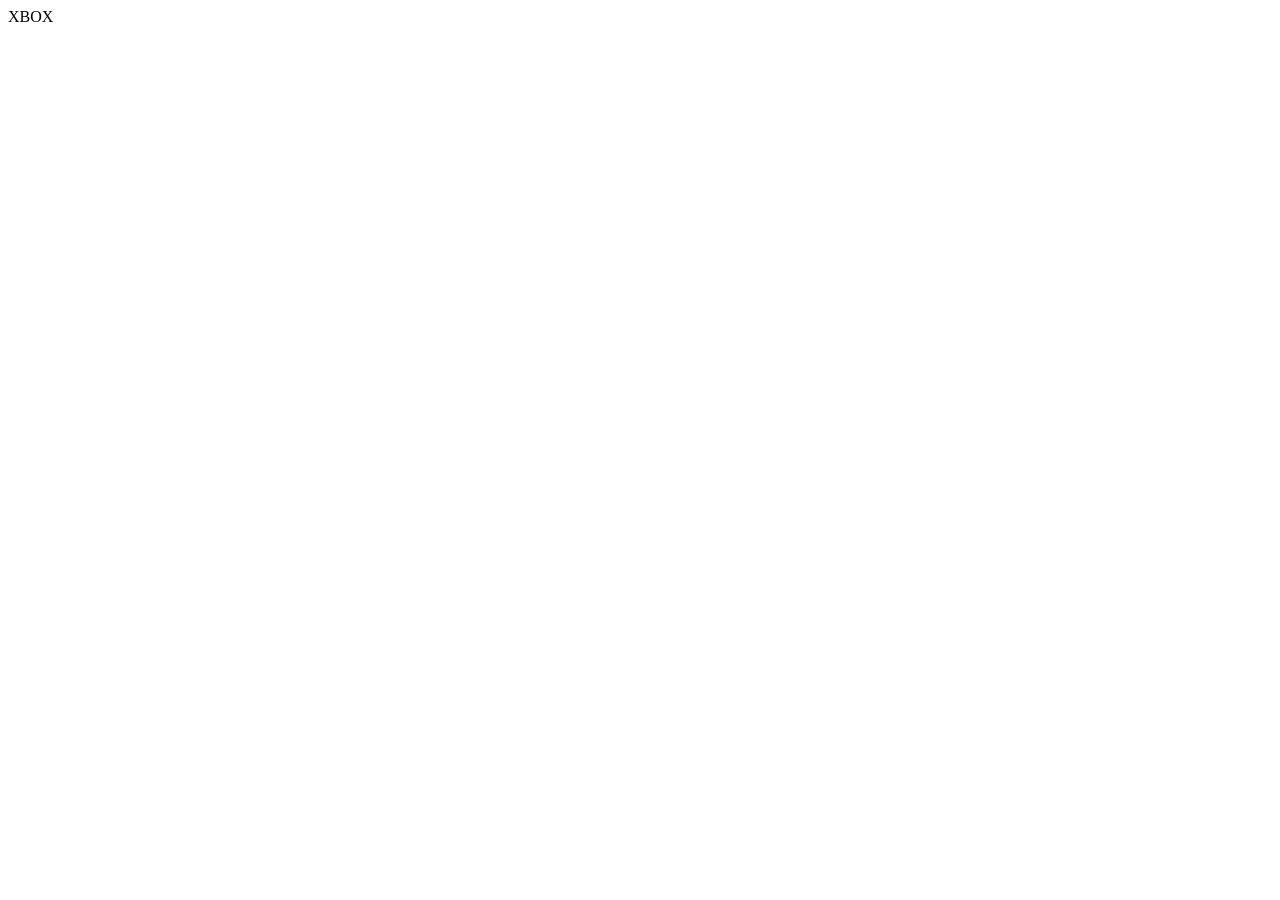
==== index.html @ 3cd6982d "chore: base project setup (html, css, js)" ====
<!DOCTYPE html>
<html lang="en">
<head>
    <meta charset="UTF-8">
    <meta name="viewport" content="width=device-width, initial-scale=1.0">
    <title>Xbox</title>
</head>
<body>
    XBOX
</body>
</html>
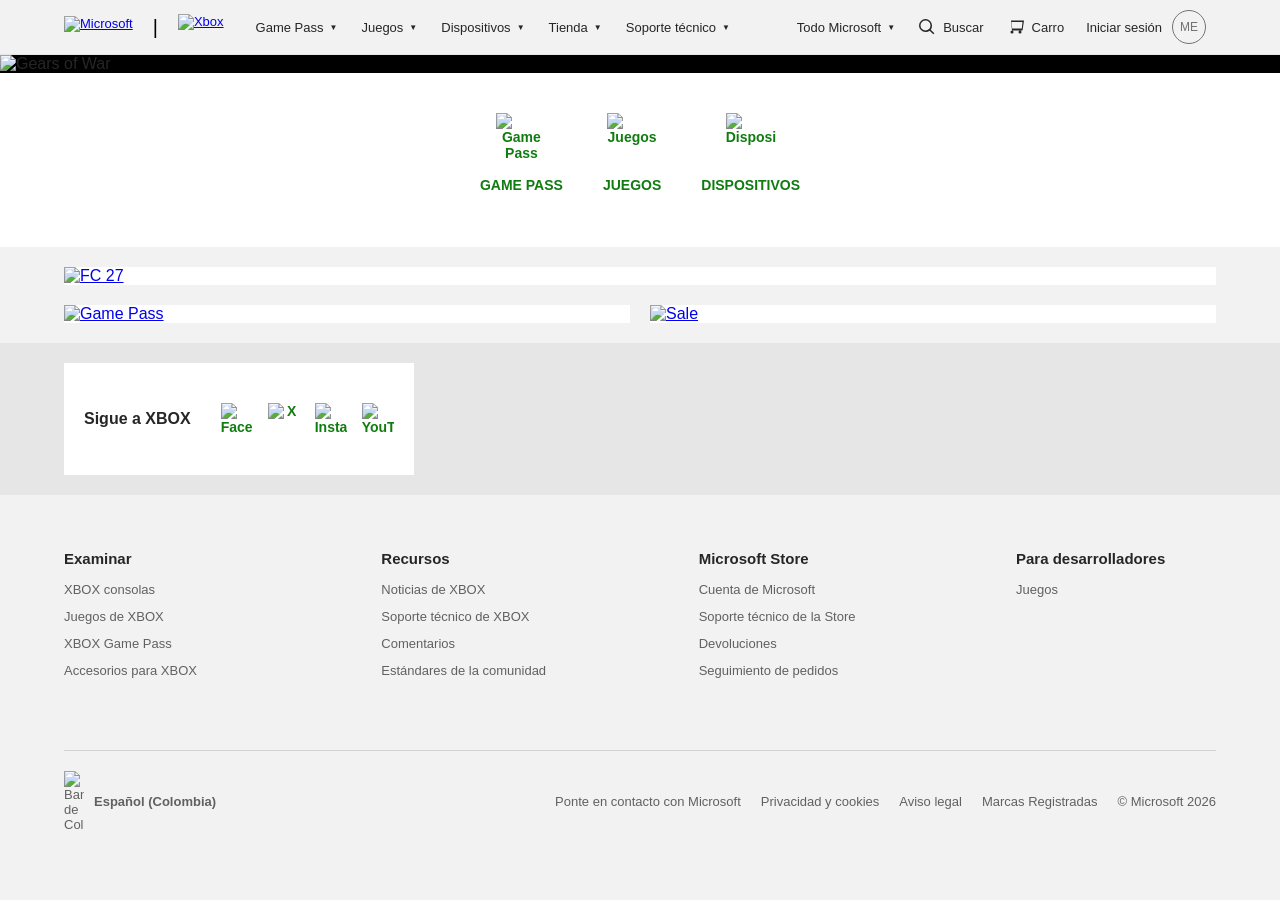
==== commit db446a32: "feat:Creacion de la pagina de inicio" ====
--- a/index.html
+++ b/index.html
@@ -1,11 +1,294 @@
 <!DOCTYPE html>
-<html lang="en">
+<html lang="es" dir="ltr">
 <head>
     <meta charset="UTF-8">
-    <meta name="viewport" content="width=device-width, initial-scale=1.0">
-    <title>Xbox</title>
+    <meta name="viewport" content="width=device-width, initial-scale=1">
+    <title>Sitio oficial de XBOX: Consolas, juegos y comunidad | XBOX</title>
+    
+    <!-- Aquí conectamos el CSS que te pasé -->
+    <link rel="stylesheet" href="styles.css">
 </head>
 <body>
-    XBOX
+    <div id="root">
+        <div class="appBackground">
+            <!-- HEADER -->
+            <!-- HEADER -->
+            <header class="uhf-header">
+                <div class="uhf-header__container">
+                    
+                    <!-- Logos de Microsoft y Xbox -->
+                    <div class="header-logos">
+                        <a href="https://www.microsoft.com/" class="uhf-microsoft-logo" aria-label="Microsoft">
+                            <img src="https://uhf.microsoft.com/images/microsoft/RE1Mu3b.png" alt="Microsoft">
+                        </a>
+                        <div class="logo-separator">|</div>
+                        <a href="https://www.xbox.com/es-CO/" class="uhf-site-logo" aria-label="Xbox">
+                            <img src="https://uhf.microsoft.com/images/xbox/RW4ESm.png" alt="Xbox">             
+                        </a>
+                    </div>
+                    
+                    <!-- Menú de navegación contextual (Game Pass, Juegos, etc.) -->
+                    <nav class="uhf-contextual-nav" role="navigation">
+                        <div class="uhf-nav-item-wrapper">
+                            <button class="uhf-nav-item uhf-dropdown-trigger">
+                                Game Pass <span class="chevron">▼</span>
+                            </button>
+                            <div class="uhf-dropdown-menu hidden">
+                                <a class="uhf-nav-item uhf-dropdown-link" href="#">Únete a Game Pass</a>
+                                <a class="uhf-nav-item uhf-dropdown-link" href="#">Explorar juegos</a>
+                                <a class="uhf-nav-item uhf-dropdown-link" href="#">Ofertas con Game Pass</a>
+                            </div>
+                        </div>
+
+                        <div class="uhf-nav-item-wrapper">
+                            <button class="uhf-nav-item uhf-dropdown-trigger">
+                                Juegos <span class="chevron">▼</span>
+                            </button>
+                            <div class="uhf-dropdown-menu hidden">
+                                <a class="uhf-nav-item uhf-dropdown-link" href="#">Página principal de juegos</a>
+                                <a class="uhf-nav-item uhf-dropdown-link" href="#">Explora todos los juegos para consola</a>
+                                <a class="uhf-nav-item uhf-dropdown-link" href="#">Juegos gratuitos</a>
+                            </div>
+                        </div>
+
+                        <div class="uhf-nav-item-wrapper">
+                            <button class="uhf-nav-item uhf-dropdown-trigger">
+                                Dispositivos <span class="chevron">▼</span>
+                            </button>
+                            <div class="uhf-dropdown-menu hidden">
+                                <a class="uhf-nav-item uhf-dropdown-link" href="#">Consolas XBOX</a>
+                                <a class="uhf-nav-item uhf-dropdown-link" href="#">Accesorios para XBOX</a>
+                            </div>
+                        </div>
+
+                        <div class="uhf-nav-item-wrapper">
+                            <button class="uhf-nav-item uhf-dropdown-trigger">
+                                Tienda <span class="chevron">▼</span>
+                            </button>
+                        </div>
+
+                        <div class="uhf-nav-item-wrapper">
+                            <button class="uhf-nav-item uhf-dropdown-trigger">
+                                Soporte técnico <span class="chevron">▼</span>
+                            </button>
+                        </div>
+                    </nav>
+
+                    <!-- Acciones globales (Todo Microsoft, Búsqueda, Carrito, Cuenta) -->
+                    <div class="uhf-actions">
+                        <div class="uhf-nav-item-wrapper">
+                            <button class="uhf-nav-item uhf-dropdown-trigger global-ms-btn">
+                                Todo Microsoft <span class="chevron">▼</span>
+                            </button>
+                        </div>
+                        
+                        <div class="header-icon-group">
+                            <button class="header-icon-btn" aria-label="Buscar">
+                                <svg viewBox="0 0 16 16" width="16" height="16" fill="currentColor"><path d="M11.74 10.68A6.45 6.45 0 0 0 13 6.5 6.5 6.5 0 1 0 6.5 13a6.45 6.45 0 0 0 4.18-1.26l3.61 3.61 1.06-1.06-3.61-3.61zM6.5 11.5A5 5 0 1 1 11.5 6.5 5 5 0 0 1 6.5 11.5z"/></svg>
+                                <span>Buscar</span>
+                            </button>
+                            
+                            <a href="#" class="header-icon-btn" aria-label="Carro">
+                                <svg viewBox="0 0 16 16" width="16" height="16" fill="currentColor"><path d="M14.5 3L13.8 9.5H4.2L3.5 3h11m.5-1.5H3l1 10h10.5l1.5-10zM5.5 13a1.5 1.5 0 1 1-3 0 1.5 1.5 0 0 1 3 0zm8 0a1.5 1.5 0 1 1-3 0 1.5 1.5 0 0 1 3 0z"/></svg>
+                                <span>Carro</span>
+                            </a>
+                            
+                            <button class="header-signin-btn">
+                                <span class="signin-text">Iniciar sesión</span>
+                                <div class="profile-circle">ME</div>
+                            </button>
+                        </div>
+                    </div>
+                </div>
+            </header>
+
+            <!-- MAIN CONTENT -->
+            <div role="main" id="PageContent">
+                
+                <!-- HERO SECTION (Carrusel) -->
+                <div class="home-hero">
+                    <div class="m-hero">
+                        <div class="c-carousel">
+                            <ul class="heroList">
+                                <!-- Slide 1 -->
+                                <li id="hero-1" class="f-active">
+                                    <section class="m-hero-item f-x-right">
+                                        <picture class="c-image">
+                                            <img src="https://cms-assets.xboxservices.com/assets/e6/0b/e60b511e-9b59-46dc-b040-255eb36670a5.jpg?n=8388488888_Page-Hero-1084_1920x720.jpg" alt="Gears of War">
+                                        </picture>
+                                        <div>
+                                            <div class="high-contrast">
+                                                <strong class="c-badge">JUEGA DESDE EL DÍA DE SU LANZAMIENTO</strong>
+                                                <h2 class="c-heading-1">Gears of War: E-Day</h2>
+                                                <p class="c-subheading-1">Comienza Emergence.</p>
+                                                <div class="c-group">
+                                                    <a href="#" class="c-call-to-action cta1">ÚNETE A GAME PASS</a>
+                                                    <a href="#" class="c-call-to-action cta2">RESERVAR</a>
+                                                </div>
+                                            </div>
+                                        </div>
+                                    </section>
+                                </li>
+                                <!-- Slide 2 -->
+                                <li id="hero-2">
+                                    <section class="m-hero-item f-x-left">
+                                        <picture class="c-image">
+                                            <img src="https://cms-assets.xboxservices.com/assets/ee/e5/eee57d22-96c1-44d4-b0fd-3b9d93618567.jpg?n=009310334_Page-Hero-1084_1920x720.jpg" alt="Halo">
+                                        </picture>
+                                        <div>
+                                            <div class="high-contrast">
+                                                <strong class="c-badge">PRÓXIMAMENTE EN GAME PASS</strong>
+                                                <h2 class="c-heading-1">Halo: Campaign Evolved</h2>
+                                                <p class="c-subheading-1">Compra o actualiza a la Edición Premium</p>
+                                                <div class="c-group">
+                                                    <a href="#" class="c-call-to-action cta1">ÚNETE A GAME PASS</a>
+                                                </div>
+                                            </div>
+                                        </div>
+                                    </section>
+                                </li>
+                            </ul>
+                            
+                            <!-- Indicadores del carrusel -->
+                            <div class="c-sequence-indicator">
+                                <button class="f-active" aria-label="Slide 1"></button>
+                                <button aria-label="Slide 2"></button>
+                            </div>
+                        </div>
+                    </div>
+                </div>
+
+                <!-- ICONS SECTION -->
+                <div class="iconBlade">
+                    <div class="icons">
+                        <a href="#">
+                            <div>
+                                <img src="https://assets.xboxservices.com/assets/37/ec/37ec5a7a-08b4-466f-93e3-81fb5dd0b471.svg?n=Homepage-FY20_Home-Icons-0_XGP_72x56-01.svg" alt="Game Pass">
+                                <p>GAME PASS</p>
+                            </div>
+                        </a>
+                        <a href="#">
+                            <div>
+                                <img src="https://assets.xboxservices.com/assets/e2/a8/e2a830ea-71e7-42fa-af94-7a07d66f150e.svg?n=Homepage-FY20_Home-Icons-0_Games_72x56-01.svg" alt="Juegos">
+                                <p>JUEGOS</p>
+                            </div>
+                        </a>
+                        <a href="#">
+                            <div>
+                                <img src="https://cms-assets.xboxservices.com/assets/23/fa/23faa3d3-6b06-4f5a-af6b-398871766985.svg?n=Homepage-FY20_Home-Icons-0_Devices_88x56.svg" alt="Dispositivos">
+                                <p>DISPOSITIVOS</p>
+                            </div>
+                        </a>
+                    </div>
+                </div>
+
+                <!-- MOSAIC SECTION -->
+                <div class="mosaicWrapper">
+                    <div class="hp-mosaic">
+                        <section>
+                            <ul>
+                                <li class="fullTile">
+                                    <a href="#">
+                                        <img src="https://cms-assets.xboxservices.com/assets/88/8d/888d831d-c90b-453c-b049-37b41ff13ac7.jpg?n=EAFC27_Large-tout-0_Pre-Order-Announce_1083x1222.jpg" alt="FC 27">
+                                    </a>
+                                    <div class="high-contrast">
+                                        <h2>EA SPORTS FC™ 27 Ultimate Plus Edition</h2>
+                                        <p>Reserva antes del 31 de agosto</p>
+                                        <a href="#" class="c-call-to-action cta1">RESERVAR</a>
+                                    </div>
+                                </li>
+                                <li>
+                                    <a href="#">
+                                        <img src="https://cms-assets.xboxservices.com/assets/6e/e7/6ee711f3-62bf-4f9e-bbcd-35e15c7b4f13.jpg?n=XGP_Small-tout-0_June-2026_1067x600_01.jpg" alt="Game Pass">
+                                    </a>
+                                    <div class="high-contrast">
+                                        <h2>Descubre tu siguiente juego favorito</h2>
+                                        <a href="#" class="c-call-to-action cta1">ÚNETE A GAME PASS</a>
+                                    </div>
+                                </li>
+                                <li>
+                                    <a href="#">
+                                        <img src="https://cms-assets.xboxservices.com/assets/b9/c0/b9c04406-c6a4-4f29-b218-4b941b542cc9.jpg?n=UGS-26_Small-tout-0_Games_1067x600.jpg" alt="Sale">
+                                    </a>
+                                    <div class="high-contrast">
+                                        <h2>Gran Venta De Juegos</h2>
+                                        <p>Ahorra hasta un 50%</p>
+                                        <a href="#" class="c-call-to-action cta1">COMPRAR AHORA</a>
+                                    </div>
+                                </li>
+                            </ul>
+                        </section>
+                    </div>
+                </div>
+
+            </div>
+        </div>
+    </div>
+    <!-- SOCIAL FOLLOW -->
+            <div class="xboxSocial">
+                <div class="icons">
+                    <span>Sigue a XBOX</span>
+                    <a href="#"><img src="https://assets.xboxservices.com/assets/45/e3/45e3942b-7e08-4f7a-9e78-7b073d07118f.svg?n=Xbox-Follow-Footer_Image-0_Facebook_32x32_02.svg" alt="Facebook"></a>
+                    <a href="#"><img src="https://assets.xboxservices.com/assets/c9/71/c971845d-5e9d-4f26-8426-b71b9910b183.svg?n=Xbox-Follow-Footer_Image-0_X_32x32_02.svg" alt="X"></a>
+                    <a href="#"><img src="https://assets.xboxservices.com/assets/21/a4/21a47e36-c00c-4fb0-bd18-bc72cfc41e5d.svg?n=Xbox-Follow-Footer_Image-0_Instagram_32x32_02.svg" alt="Instagram"></a>
+                    <a href="#"><img src="https://assets.xboxservices.com/assets/48/8d/488d5ad9-d9fa-48dc-a0c8-020a35333edb.svg?n=Xbox-Follow-Footer_Image-0_YouTube_32x32_01.svg" alt="YouTube"></a>
+                </div>
+            </div>
+
+            <!-- FOOTER -->
+            <footer class="uhf-footer">
+                <nav class="uhf-footer-nav">
+                    <div class="footer-column">
+                        <h3>Examinar</h3>
+                        <ul>
+                            <li><a href="#">XBOX consolas</a></li>
+                            <li><a href="#">Juegos de XBOX</a></li>
+                            <li><a href="#">XBOX Game Pass</a></li>
+                            <li><a href="#">Accesorios para XBOX</a></li>
+                        </ul>
+                    </div>
+                    <div class="footer-column">
+                        <h3>Recursos</h3>
+                        <ul>
+                            <li><a href="#">Noticias de XBOX</a></li>
+                            <li><a href="#">Soporte técnico de XBOX</a></li>
+                            <li><a href="#">Comentarios</a></li>
+                            <li><a href="#">Estándares de la comunidad</a></li>
+                        </ul>
+                    </div>
+                    <div class="footer-column">
+                        <h3>Microsoft Store</h3>
+                        <ul>
+                            <li><a href="#">Cuenta de Microsoft</a></li>
+                            <li><a href="#">Soporte técnico de la Store</a></li>
+                            <li><a href="#">Devoluciones</a></li>
+                            <li><a href="#">Seguimiento de pedidos</a></li>
+                        </ul>
+                    </div>
+                    <div class="footer-column">
+                        <h3>Para desarrolladores</h3>
+                        <ul>
+                            <li><a href="#">Juegos</a></li>
+                        </ul>
+                    </div>
+                </nav>
+
+                <div class="uhf-footer-base">
+                    <div class="locale-picker">
+                        <img src="https://upload.wikimedia.org/wikipedia/commons/2/21/Flag_of_Colombia.svg" alt="Bandera de Colombia" width="20">
+                        <a href="#">Español (Colombia)</a>
+                    </div>
+                    <ul class="footer-legal-links">
+                        <li><a href="#">Ponte en contacto con Microsoft</a></li>
+                        <li><a href="#">Privacidad y cookies</a></li>
+                        <li><a href="#">Aviso legal</a></li>
+                        <li><a href="#">Marcas Registradas</a></li>
+                        <li>© Microsoft 2026</li>
+                    </ul>
+                </div>
+            </footer>
+
+    <!-- Aquí conectamos el JavaScript que te pasé -->
+    <script src="script.js"></script>
 </body>
 </html>
--- a/styles.css
+++ b/styles.css
@@ -0,0 +1,482 @@
+/* =========================================
+   RESETEO Y TIPOGRAFÍA BÁSICA
+   ========================================= */
+body, html {
+    margin: 0;
+    padding: 0;
+    font-family: 'Segoe UI', Tahoma, Geneva, Verdana, sans-serif;
+    background-color: #f2f2f2;
+    color: #262626;
+}
+
+/* =========================================
+   ENCABEZADO (UHF HEADER)
+   ========================================= */
+uhf-header {
+    display: block;
+    background-color: #fff;
+    width: 100%;
+}
+.uhf-header {
+    border-bottom: 1px solid #e6e6e6;
+    height: 54px;
+    font-size: 13px;
+}
+.uhf-header__container {
+    display: flex;
+    width: 100%;
+    max-width: 1600px;
+    margin: 0 auto;
+    height: 100%;
+    align-items: center;
+    padding: 0 5%;
+    box-sizing: border-box;
+}
+
+/* Logos */
+.header-logos {
+    display: flex;
+    align-items: center;
+    height: 100%;
+}
+.uhf-microsoft-logo img {
+    height: 23px;
+    display: block;
+}
+.logo-separator {
+    color: #000;
+    margin: 0 20px;
+    font-weight: 300;
+    font-size: 20px;
+    user-select: none;
+}
+.uhf-site-logo img {
+    height: 26px;
+    display: block;
+}
+
+/* Navegación central (Menús) */
+.uhf-contextual-nav {
+    display: flex;
+    height: 100%;
+    margin-left: 20px;
+}
+.uhf-nav-item-wrapper {
+    position: relative;
+    height: 100%;
+    display: flex;
+    align-items: center;
+}
+.uhf-nav-item, .uhf-nav-button, .header-icon-btn {
+    background: none;
+    border: none;
+    color: #262626;
+    font-size: 13px;
+    font-weight: 400; /* Letra más delgada, como el original */
+    cursor: pointer;
+    text-decoration: none;
+    height: 100%;
+    padding: 0 12px;
+    display: flex;
+    align-items: center;
+}
+.uhf-nav-item:hover, .header-icon-btn:hover {
+    border-bottom: 2px solid #000;
+    margin-bottom: -2px; /* Evita que el texto salte al poner el borde */
+}
+.chevron {
+    font-size: 8px;
+    margin-left: 6px;
+}
+
+/* Menús Desplegables (Dropdowns) */
+.uhf-dropdown-menu {
+    position: absolute;
+    top: 54px;
+    left: 0;
+    background-color: #f2f2f2;
+    border: 1px solid #e6e6e6;
+    border-top: none;
+    min-width: 250px;
+    box-shadow: 0 4px 8px rgba(0,0,0,0.1);
+    z-index: 1000;
+    display: flex;
+    flex-direction: column;
+}
+.uhf-dropdown-menu.hidden {
+    display: none;
+}
+.uhf-dropdown-link {
+    height: auto;
+    padding: 15px 20px;
+    width: 100%;
+    box-sizing: border-box;
+    text-align: left;
+}
+.uhf-dropdown-link:hover {
+    background-color: #e6e6e6;
+    border-bottom: none;
+    margin-bottom: 0;
+}
+
+/* Acciones Globales (Derecha) */
+.uhf-actions {
+    display: flex;
+    margin-left: auto; /* Empuja esto a la derecha */
+    height: 100%;
+    align-items: center;
+}
+.header-icon-group {
+    display: flex;
+    height: 100%;
+    align-items: center;
+}
+.header-icon-btn {
+    gap: 8px;
+}
+
+/* Botón de Perfil */
+.header-signin-btn {
+    background: none;
+    border: none;
+    display: flex;
+    align-items: center;
+    cursor: pointer;
+    padding: 0 10px;
+    height: 100%;
+}
+.signin-text {
+    font-size: 13px;
+    color: #262626;
+    margin-right: 10px;
+}
+.header-signin-btn:hover {
+    outline: 1px dotted #000;
+    outline-offset: -2px;
+}
+.profile-circle {
+    width: 32px;
+    height: 32px;
+    border-radius: 50%;
+    border: 1px solid #737373;
+    display: flex;
+    justify-content: center;
+    align-items: center;
+    color: #737373;
+    font-size: 12px;
+    background: transparent;
+}
+
+/* =========================================
+   CARRUSEL PRINCIPAL (HERO)
+   ========================================= */
+.home-hero {
+    position: relative;
+    width: 100%;
+    background-color: #000;
+    overflow: hidden;
+}
+.heroList {
+    display: flex;
+    list-style: none;
+    padding: 0;
+    margin: 0;
+    width: 100%;
+}
+.heroList li {
+    min-width: 100%;
+    display: none; /* Oculta todos por defecto */
+    position: relative;
+}
+.heroList li.f-active {
+    display: block; /* Muestra solo el activo */
+    animation: fadeIn 0.5s ease-in-out;
+}
+.heroList picture img {
+    width: 100%;
+    height: auto;
+    object-fit: cover;
+    max-height: 700px;
+    display: block;
+}
+.m-hero-item > div {
+    position: absolute;
+    top: 50%;
+    transform: translateY(-50%);
+    padding: 0 5%;
+    color: #fff;
+    max-width: 500px;
+}
+.f-x-right > div { right: 5%; text-align: left; }
+.f-x-left > div { left: 5%; text-align: left; }
+
+.c-heading-1 {
+    font-size: 2.5rem;
+    margin: 10px 0;
+    line-height: 1.1;
+}
+.c-badge {
+    background-color: #ffd800; /* Amarillo Xbox */
+    color: #000;
+    padding: 4px 8px;
+    font-size: 12px;
+    font-weight: 700;
+    display: inline-block;
+}
+.c-subheading-1 {
+    font-size: 1.1rem;
+    margin-bottom: 20px;
+}
+
+/* Controles del Carrusel */
+.c-sequence-indicator {
+    position: absolute;
+    bottom: 20px;
+    left: 50%;
+    transform: translateX(-50%);
+    display: flex;
+    gap: 10px;
+    z-index: 10;
+}
+.c-sequence-indicator button {
+    width: 40px;
+    height: 4px;
+    background: rgba(255,255,255,0.4);
+    border: none;
+    cursor: pointer;
+    transition: background 0.3s;
+}
+.c-sequence-indicator button.f-active {
+    background: #fff;
+}
+
+/* =========================================
+   BOTONES Y CALL TO ACTIONS (CTA)
+   ========================================= */
+.c-call-to-action {
+    display: inline-block;
+    padding: 10px 20px;
+    font-weight: 600;
+    text-decoration: none;
+    margin-right: 10px;
+    transition: background-color 0.2s;
+}
+.cta1 {
+    background-color: #107C10; /* Verde Xbox */
+    color: #fff;
+}
+.cta1:hover { background-color: #0c5e0c; }
+.cta2 {
+    background-color: rgba(255,255,255,0.2);
+    color: #fff;
+}
+.cta2:hover { background-color: rgba(255,255,255,0.4); }
+
+/* =========================================
+   BARRA DE ICONOS
+   ========================================= */
+.icons {
+    display: flex;
+    justify-content: center;
+    flex-wrap: wrap;
+    gap: 40px;
+    background-color: #fff;
+    padding: 40px 20px;
+}
+.icons a {
+    text-align: center;
+    text-decoration: none;
+    color: #107C10;
+    font-weight: 700;
+    font-size: 14px;
+}
+.icons img {
+    width: 50px;
+    height: 50px;
+    margin-bottom: 10px;
+    display: block;
+    margin: 0 auto;
+}
+
+/* =========================================
+   GRILLA DE MOSAICO (JUEGOS Y OFERTAS)
+   ========================================= */
+.hp-mosaic section > ul {
+    display: grid;
+    grid-template-columns: repeat(2, 1fr);
+    gap: 20px;
+    padding: 20px 5%;
+    list-style: none;
+    margin: 0;
+}
+.hp-mosaic li {
+    position: relative;
+    background: #fff;
+    overflow: hidden;
+}
+.hp-mosaic .fullTile {
+    grid-column: span 2;
+}
+.hp-mosaic img {
+    width: 100%;
+    height: 100%;
+    object-fit: cover;
+    display: block;
+    transition: transform 0.3s;
+}
+.hp-mosaic li:hover img {
+    transform: scale(1.02);
+}
+.hp-mosaic .high-contrast {
+    position: absolute;
+    bottom: 20px;
+    left: 20px;
+    color: #fff;
+    text-shadow: 1px 1px 5px rgba(0,0,0,0.8);
+    pointer-events: none;
+}
+.hp-mosaic a.c-call-to-action {
+    pointer-events: auto; /* Para que el botón sea clickeable */
+}
+
+/* Animaciones */
+@keyframes fadeIn {
+    from { opacity: 0; }
+    to { opacity: 1; }
+}
+
+/* =========================================
+   RESPONSIVE (MÓVILES)
+   ========================================= */
+@media screen and (max-width: 768px) {
+    .hp-mosaic section > ul { grid-template-columns: 1fr; }
+    .hp-mosaic .fullTile { grid-column: span 1; }
+    .c-heading-1 { font-size: 1.8rem; }
+    .m-hero-item > div { top: auto; bottom: 40px; transform: none; text-align: center; left: 0 !important; right: 0 !important; max-width: 100%; }
+}
+/* =========================================
+   SOCIAL FOLLOW (Antes del footer)
+   ========================================= */
+.xboxSocial {
+    background-color: #e6e6e6;
+    padding: 20px 5%;
+    display: flex;
+    align-items: center;
+}
+.xboxSocial .icons {
+    display: flex;
+    align-items: center;
+    gap: 15px;
+}
+.xboxSocial span {
+    font-weight: 600;
+    margin-right: 15px;
+}
+.xboxSocial img {
+    width: 32px;
+    height: 32px;
+}
+
+/* =========================================
+   FOOTER
+   ========================================= */
+.uhf-footer {
+    background-color: #f2f2f2;
+    padding: 40px 5% 20px 5%;
+    font-size: 13px;
+    color: #616161;
+}
+
+.uhf-footer-nav {
+    display: flex;
+    justify-content: space-between;
+    flex-wrap: wrap;
+    margin-bottom: 40px;
+}
+
+.footer-column {
+    min-width: 200px;
+    margin-bottom: 20px;
+}
+
+.footer-column h3 {
+    font-size: 15px;
+    font-weight: 600;
+    color: #262626;
+    margin-bottom: 15px;
+}
+
+.footer-column ul {
+    list-style: none;
+    padding: 0;
+    margin: 0;
+}
+
+.footer-column li {
+    margin-bottom: 12px;
+}
+
+.footer-column a {
+    text-decoration: none;
+    color: #616161;
+}
+
+.footer-column a:hover {
+    text-decoration: underline;
+    color: #262626;
+}
+
+/* Base del Footer (Legal y País) */
+.uhf-footer-base {
+    display: flex;
+    justify-content: space-between;
+    align-items: center;
+    flex-wrap: wrap;
+    border-top: 1px solid #d2d2d2;
+    padding-top: 20px;
+}
+
+.locale-picker {
+    display: flex;
+    align-items: center;
+    gap: 10px;
+}
+.locale-picker a {
+    text-decoration: none;
+    color: #616161;
+    font-weight: 600;
+}
+.locale-picker a:hover {
+    text-decoration: underline;
+}
+
+.footer-legal-links {
+    display: flex;
+    list-style: none;
+    padding: 0;
+    margin: 0;
+    gap: 20px;
+    flex-wrap: wrap;
+}
+
+.footer-legal-links a {
+    text-decoration: none;
+    color: #616161;
+}
+
+.footer-legal-links a:hover {
+    text-decoration: underline;
+    color: #262626;
+}
+
+/* Responsive del Footer */
+@media screen and (max-width: 768px) {
+    .uhf-footer-nav {
+        flex-direction: column;
+    }
+    .uhf-footer-base {
+        flex-direction: column;
+        align-items: flex-start;
+        gap: 20px;
+    }
+}
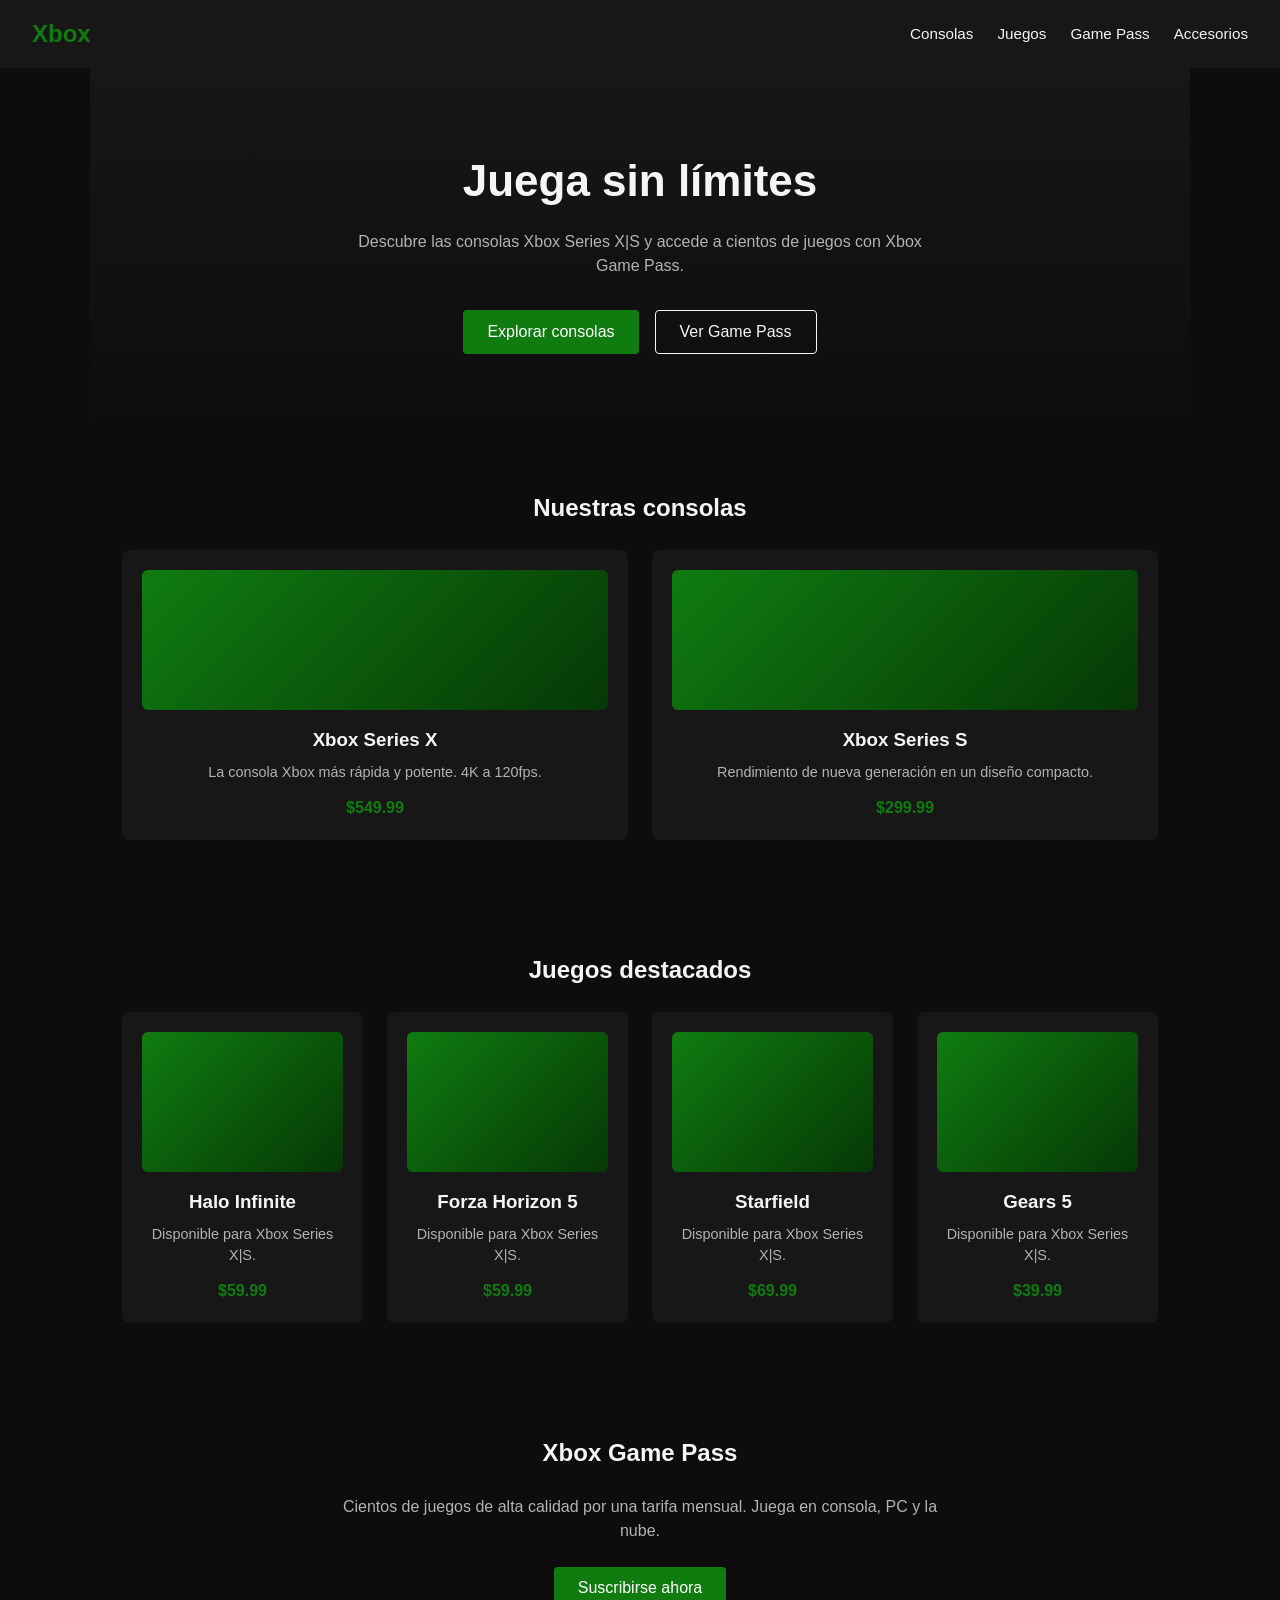
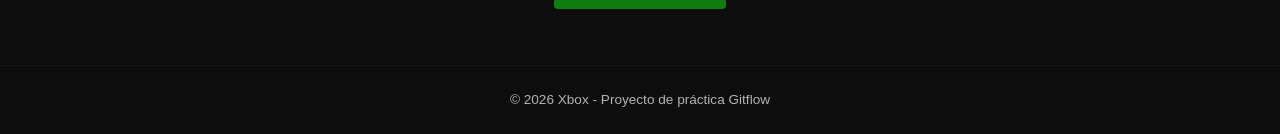
==== commit 7640f30d: "feat: construir pagina de practica Xbox (hero, consolas, juegos, gamepass)" ====
--- a/index.html
+++ b/index.html
@@ -1,294 +1,77 @@
 <!DOCTYPE html>
-<html lang="es" dir="ltr">
+<html lang="es">
 <head>
     <meta charset="UTF-8">
-    <meta name="viewport" content="width=device-width, initial-scale=1">
-    <title>Sitio oficial de XBOX: Consolas, juegos y comunidad | XBOX</title>
-    
-    <!-- Aquí conectamos el CSS que te pasé -->
-    <link rel="stylesheet" href="styles.css">
+    <meta name="viewport" content="width=device-width, initial-scale=1.0">
+    <title>Xbox</title>
+    <link rel="stylesheet" href="syles.css">
 </head>
 <body>
-    <div id="root">
-        <div class="appBackground">
-            <!-- HEADER -->
-            <!-- HEADER -->
-            <header class="uhf-header">
-                <div class="uhf-header__container">
-                    
-                    <!-- Logos de Microsoft y Xbox -->
-                    <div class="header-logos">
-                        <a href="https://www.microsoft.com/" class="uhf-microsoft-logo" aria-label="Microsoft">
-                            <img src="https://uhf.microsoft.com/images/microsoft/RE1Mu3b.png" alt="Microsoft">
-                        </a>
-                        <div class="logo-separator">|</div>
-                        <a href="https://www.xbox.com/es-CO/" class="uhf-site-logo" aria-label="Xbox">
-                            <img src="https://uhf.microsoft.com/images/xbox/RW4ESm.png" alt="Xbox">             
-                        </a>
-                    </div>
-                    
-                    <!-- Menú de navegación contextual (Game Pass, Juegos, etc.) -->
-                    <nav class="uhf-contextual-nav" role="navigation">
-                        <div class="uhf-nav-item-wrapper">
-                            <button class="uhf-nav-item uhf-dropdown-trigger">
-                                Game Pass <span class="chevron">▼</span>
-                            </button>
-                            <div class="uhf-dropdown-menu hidden">
-                                <a class="uhf-nav-item uhf-dropdown-link" href="#">Únete a Game Pass</a>
-                                <a class="uhf-nav-item uhf-dropdown-link" href="#">Explorar juegos</a>
-                                <a class="uhf-nav-item uhf-dropdown-link" href="#">Ofertas con Game Pass</a>
-                            </div>
-                        </div>
+    <header class="navbar">
+        <div class="navbar__brand">
+            <span class="xbox-logo">Xbox</span>
+        </div>
+        <nav class="navbar__links" id="navLinks">
+            <a href="#consolas">Consolas</a>
+            <a href="#juegos">Juegos</a>
+            <a href="#gamepass">Game Pass</a>
+            <a href="#accesorios">Accesorios</a>
+        </nav>
+        <button class="navbar__toggle" id="navToggle" aria-label="Abrir menu">
+            <span></span>
+            <span></span>
+            <span></span>
+        </button>
+    </header>
 
-                        <div class="uhf-nav-item-wrapper">
-                            <button class="uhf-nav-item uhf-dropdown-trigger">
-                                Juegos <span class="chevron">▼</span>
-                            </button>
-                            <div class="uhf-dropdown-menu hidden">
-                                <a class="uhf-nav-item uhf-dropdown-link" href="#">Página principal de juegos</a>
-                                <a class="uhf-nav-item uhf-dropdown-link" href="#">Explora todos los juegos para consola</a>
-                                <a class="uhf-nav-item uhf-dropdown-link" href="#">Juegos gratuitos</a>
-                            </div>
-                        </div>
-
-                        <div class="uhf-nav-item-wrapper">
-                            <button class="uhf-nav-item uhf-dropdown-trigger">
-                                Dispositivos <span class="chevron">▼</span>
-                            </button>
-                            <div class="uhf-dropdown-menu hidden">
-                                <a class="uhf-nav-item uhf-dropdown-link" href="#">Consolas XBOX</a>
-                                <a class="uhf-nav-item uhf-dropdown-link" href="#">Accesorios para XBOX</a>
-                            </div>
-                        </div>
-
-                        <div class="uhf-nav-item-wrapper">
-                            <button class="uhf-nav-item uhf-dropdown-trigger">
-                                Tienda <span class="chevron">▼</span>
-                            </button>
-                        </div>
-
-                        <div class="uhf-nav-item-wrapper">
-                            <button class="uhf-nav-item uhf-dropdown-trigger">
-                                Soporte técnico <span class="chevron">▼</span>
-                            </button>
-                        </div>
-                    </nav>
-
-                    <!-- Acciones globales (Todo Microsoft, Búsqueda, Carrito, Cuenta) -->
-                    <div class="uhf-actions">
-                        <div class="uhf-nav-item-wrapper">
-                            <button class="uhf-nav-item uhf-dropdown-trigger global-ms-btn">
-                                Todo Microsoft <span class="chevron">▼</span>
-                            </button>
-                        </div>
-                        
-                        <div class="header-icon-group">
-                            <button class="header-icon-btn" aria-label="Buscar">
-                                <svg viewBox="0 0 16 16" width="16" height="16" fill="currentColor"><path d="M11.74 10.68A6.45 6.45 0 0 0 13 6.5 6.5 6.5 0 1 0 6.5 13a6.45 6.45 0 0 0 4.18-1.26l3.61 3.61 1.06-1.06-3.61-3.61zM6.5 11.5A5 5 0 1 1 11.5 6.5 5 5 0 0 1 6.5 11.5z"/></svg>
-                                <span>Buscar</span>
-                            </button>
-                            
-                            <a href="#" class="header-icon-btn" aria-label="Carro">
-                                <svg viewBox="0 0 16 16" width="16" height="16" fill="currentColor"><path d="M14.5 3L13.8 9.5H4.2L3.5 3h11m.5-1.5H3l1 10h10.5l1.5-10zM5.5 13a1.5 1.5 0 1 1-3 0 1.5 1.5 0 0 1 3 0zm8 0a1.5 1.5 0 1 1-3 0 1.5 1.5 0 0 1 3 0z"/></svg>
-                                <span>Carro</span>
-                            </a>
-                            
-                            <button class="header-signin-btn">
-                                <span class="signin-text">Iniciar sesión</span>
-                                <div class="profile-circle">ME</div>
-                            </button>
-                        </div>
-                    </div>
-                </div>
-            </header>
-
-            <!-- MAIN CONTENT -->
-            <div role="main" id="PageContent">
-                
-                <!-- HERO SECTION (Carrusel) -->
-                <div class="home-hero">
-                    <div class="m-hero">
-                        <div class="c-carousel">
-                            <ul class="heroList">
-                                <!-- Slide 1 -->
-                                <li id="hero-1" class="f-active">
-                                    <section class="m-hero-item f-x-right">
-                                        <picture class="c-image">
-                                            <img src="https://cms-assets.xboxservices.com/assets/e6/0b/e60b511e-9b59-46dc-b040-255eb36670a5.jpg?n=8388488888_Page-Hero-1084_1920x720.jpg" alt="Gears of War">
-                                        </picture>
-                                        <div>
-                                            <div class="high-contrast">
-                                                <strong class="c-badge">JUEGA DESDE EL DÍA DE SU LANZAMIENTO</strong>
-                                                <h2 class="c-heading-1">Gears of War: E-Day</h2>
-                                                <p class="c-subheading-1">Comienza Emergence.</p>
-                                                <div class="c-group">
-                                                    <a href="#" class="c-call-to-action cta1">ÚNETE A GAME PASS</a>
-                                                    <a href="#" class="c-call-to-action cta2">RESERVAR</a>
-                                                </div>
-                                            </div>
-                                        </div>
-                                    </section>
-                                </li>
-                                <!-- Slide 2 -->
-                                <li id="hero-2">
-                                    <section class="m-hero-item f-x-left">
-                                        <picture class="c-image">
-                                            <img src="https://cms-assets.xboxservices.com/assets/ee/e5/eee57d22-96c1-44d4-b0fd-3b9d93618567.jpg?n=009310334_Page-Hero-1084_1920x720.jpg" alt="Halo">
-                                        </picture>
-                                        <div>
-                                            <div class="high-contrast">
-                                                <strong class="c-badge">PRÓXIMAMENTE EN GAME PASS</strong>
-                                                <h2 class="c-heading-1">Halo: Campaign Evolved</h2>
-                                                <p class="c-subheading-1">Compra o actualiza a la Edición Premium</p>
-                                                <div class="c-group">
-                                                    <a href="#" class="c-call-to-action cta1">ÚNETE A GAME PASS</a>
-                                                </div>
-                                            </div>
-                                        </div>
-                                    </section>
-                                </li>
-                            </ul>
-                            
-                            <!-- Indicadores del carrusel -->
-                            <div class="c-sequence-indicator">
-                                <button class="f-active" aria-label="Slide 1"></button>
-                                <button aria-label="Slide 2"></button>
-                            </div>
-                        </div>
-                    </div>
-                </div>
-
-                <!-- ICONS SECTION -->
-                <div class="iconBlade">
-                    <div class="icons">
-                        <a href="#">
-                            <div>
-                                <img src="https://assets.xboxservices.com/assets/37/ec/37ec5a7a-08b4-466f-93e3-81fb5dd0b471.svg?n=Homepage-FY20_Home-Icons-0_XGP_72x56-01.svg" alt="Game Pass">
-                                <p>GAME PASS</p>
-                            </div>
-                        </a>
-                        <a href="#">
-                            <div>
-                                <img src="https://assets.xboxservices.com/assets/e2/a8/e2a830ea-71e7-42fa-af94-7a07d66f150e.svg?n=Homepage-FY20_Home-Icons-0_Games_72x56-01.svg" alt="Juegos">
-                                <p>JUEGOS</p>
-                            </div>
-                        </a>
-                        <a href="#">
-                            <div>
-                                <img src="https://cms-assets.xboxservices.com/assets/23/fa/23faa3d3-6b06-4f5a-af6b-398871766985.svg?n=Homepage-FY20_Home-Icons-0_Devices_88x56.svg" alt="Dispositivos">
-                                <p>DISPOSITIVOS</p>
-                            </div>
-                        </a>
-                    </div>
-                </div>
-
-                <!-- MOSAIC SECTION -->
-                <div class="mosaicWrapper">
-                    <div class="hp-mosaic">
-                        <section>
-                            <ul>
-                                <li class="fullTile">
-                                    <a href="#">
-                                        <img src="https://cms-assets.xboxservices.com/assets/88/8d/888d831d-c90b-453c-b049-37b41ff13ac7.jpg?n=EAFC27_Large-tout-0_Pre-Order-Announce_1083x1222.jpg" alt="FC 27">
-                                    </a>
-                                    <div class="high-contrast">
-                                        <h2>EA SPORTS FC™ 27 Ultimate Plus Edition</h2>
-                                        <p>Reserva antes del 31 de agosto</p>
-                                        <a href="#" class="c-call-to-action cta1">RESERVAR</a>
-                                    </div>
-                                </li>
-                                <li>
-                                    <a href="#">
-                                        <img src="https://cms-assets.xboxservices.com/assets/6e/e7/6ee711f3-62bf-4f9e-bbcd-35e15c7b4f13.jpg?n=XGP_Small-tout-0_June-2026_1067x600_01.jpg" alt="Game Pass">
-                                    </a>
-                                    <div class="high-contrast">
-                                        <h2>Descubre tu siguiente juego favorito</h2>
-                                        <a href="#" class="c-call-to-action cta1">ÚNETE A GAME PASS</a>
-                                    </div>
-                                </li>
-                                <li>
-                                    <a href="#">
-                                        <img src="https://cms-assets.xboxservices.com/assets/b9/c0/b9c04406-c6a4-4f29-b218-4b941b542cc9.jpg?n=UGS-26_Small-tout-0_Games_1067x600.jpg" alt="Sale">
-                                    </a>
-                                    <div class="high-contrast">
-                                        <h2>Gran Venta De Juegos</h2>
-                                        <p>Ahorra hasta un 50%</p>
-                                        <a href="#" class="c-call-to-action cta1">COMPRAR AHORA</a>
-                                    </div>
-                                </li>
-                            </ul>
-                        </section>
-                    </div>
-                </div>
-
-            </div>
-        </div>
-    </div>
-    <!-- SOCIAL FOLLOW -->
-            <div class="xboxSocial">
-                <div class="icons">
-                    <span>Sigue a XBOX</span>
-                    <a href="#"><img src="https://assets.xboxservices.com/assets/45/e3/45e3942b-7e08-4f7a-9e78-7b073d07118f.svg?n=Xbox-Follow-Footer_Image-0_Facebook_32x32_02.svg" alt="Facebook"></a>
-                    <a href="#"><img src="https://assets.xboxservices.com/assets/c9/71/c971845d-5e9d-4f26-8426-b71b9910b183.svg?n=Xbox-Follow-Footer_Image-0_X_32x32_02.svg" alt="X"></a>
-                    <a href="#"><img src="https://assets.xboxservices.com/assets/21/a4/21a47e36-c00c-4fb0-bd18-bc72cfc41e5d.svg?n=Xbox-Follow-Footer_Image-0_Instagram_32x32_02.svg" alt="Instagram"></a>
-                    <a href="#"><img src="https://assets.xboxservices.com/assets/48/8d/488d5ad9-d9fa-48dc-a0c8-020a35333edb.svg?n=Xbox-Follow-Footer_Image-0_YouTube_32x32_01.svg" alt="YouTube"></a>
+    <main>
+        <section class="hero">
+            <div class="hero__content">
+                <h1>Juega sin límites</h1>
+                <p>Descubre las consolas Xbox Series X|S y accede a cientos de juegos con Xbox Game Pass.</p>
+                <div class="hero__actions">
+                    <button class="btn btn--primary" id="ctaExplorar">Explorar consolas</button>
+                    <button class="btn btn--outline" id="ctaGamepass">Ver Game Pass</button>
                 </div>
             </div>
+        </section>
 
-            <!-- FOOTER -->
-            <footer class="uhf-footer">
-                <nav class="uhf-footer-nav">
-                    <div class="footer-column">
-                        <h3>Examinar</h3>
-                        <ul>
-                            <li><a href="#">XBOX consolas</a></li>
-                            <li><a href="#">Juegos de XBOX</a></li>
-                            <li><a href="#">XBOX Game Pass</a></li>
-                            <li><a href="#">Accesorios para XBOX</a></li>
-                        </ul>
-                    </div>
-                    <div class="footer-column">
-                        <h3>Recursos</h3>
-                        <ul>
-                            <li><a href="#">Noticias de XBOX</a></li>
-                            <li><a href="#">Soporte técnico de XBOX</a></li>
-                            <li><a href="#">Comentarios</a></li>
-                            <li><a href="#">Estándares de la comunidad</a></li>
-                        </ul>
-                    </div>
-                    <div class="footer-column">
-                        <h3>Microsoft Store</h3>
-                        <ul>
-                            <li><a href="#">Cuenta de Microsoft</a></li>
-                            <li><a href="#">Soporte técnico de la Store</a></li>
-                            <li><a href="#">Devoluciones</a></li>
-                            <li><a href="#">Seguimiento de pedidos</a></li>
-                        </ul>
-                    </div>
-                    <div class="footer-column">
-                        <h3>Para desarrolladores</h3>
-                        <ul>
-                            <li><a href="#">Juegos</a></li>
-                        </ul>
-                    </div>
-                </nav>
+        <section class="consolas" id="consolas">
+            <h2>Nuestras consolas</h2>
+            <div class="card-grid">
+                <article class="card">
+                    <div class="card__image card__image--x"></div>
+                    <h3>Xbox Series X</h3>
+                    <p>La consola Xbox más rápida y potente. 4K a 120fps.</p>
+                    <span class="price">$549.99</span>
+                </article>
+                <article class="card">
+                    <div class="card__image card__image--s"></div>
+                    <h3>Xbox Series S</h3>
+                    <p>Rendimiento de nueva generación en un diseño compacto.</p>
+                    <span class="price">$299.99</span>
+                </article>
+            </div>
+        </section>
 
-                <div class="uhf-footer-base">
-                    <div class="locale-picker">
-                        <img src="https://upload.wikimedia.org/wikipedia/commons/2/21/Flag_of_Colombia.svg" alt="Bandera de Colombia" width="20">
-                        <a href="#">Español (Colombia)</a>
-                    </div>
-                    <ul class="footer-legal-links">
-                        <li><a href="#">Ponte en contacto con Microsoft</a></li>
-                        <li><a href="#">Privacidad y cookies</a></li>
-                        <li><a href="#">Aviso legal</a></li>
-                        <li><a href="#">Marcas Registradas</a></li>
-                        <li>© Microsoft 2026</li>
-                    </ul>
-                </div>
-            </footer>
+        <section class="juegos" id="juegos">
+            <h2>Juegos destacados</h2>
+            <div class="card-grid" id="gamesGrid">
+                <!-- las tarjetas de juegos se generan con JavaScript -->
+            </div>
+        </section>
 
-    <!-- Aquí conectamos el JavaScript que te pasé -->
+        <section class="gamepass" id="gamepass">
+            <h2>Xbox Game Pass</h2>
+            <p>Cientos de juegos de alta calidad por una tarifa mensual. Juega en consola, PC y la nube.</p>
+            <button class="btn btn--primary" id="ctaSuscribir">Suscribirse ahora</button>
+        </section>
+    </main>
+
+    <footer class="footer">
+        <p>&copy; <span id="year"></span> Xbox - Proyecto de práctica Gitflow</p>
+    </footer>
+
     <script src="script.js"></script>
 </body>
-</html>+</html>
--- a/syles.css
+++ b/syles.css
@@ -0,0 +1,229 @@
+:root {
+    --xbox-green: #107C10;
+    --xbox-green-dark: #0e6a0e;
+    --bg-dark: #0d0d0d;
+    --bg-panel: #171717;
+    --text-light: #f5f5f5;
+    --text-muted: #b3b3b3;
+}
+
+* {
+    box-sizing: border-box;
+    margin: 0;
+    padding: 0;
+}
+
+body {
+    font-family: "Segoe UI", Arial, sans-serif;
+    background: var(--bg-dark);
+    color: var(--text-light);
+    line-height: 1.5;
+}
+
+h1, h2, h3 {
+    font-weight: 600;
+}
+
+/* Navbar */
+.navbar {
+    display: flex;
+    align-items: center;
+    justify-content: space-between;
+    padding: 1rem 2rem;
+    background: var(--bg-panel);
+    position: sticky;
+    top: 0;
+    z-index: 10;
+}
+
+.xbox-logo {
+    font-size: 1.5rem;
+    font-weight: 700;
+    color: var(--xbox-green);
+}
+
+.navbar__links {
+    display: flex;
+    gap: 1.5rem;
+}
+
+.navbar__links a {
+    color: var(--text-light);
+    text-decoration: none;
+    font-size: 0.95rem;
+}
+
+.navbar__links a:hover {
+    color: var(--xbox-green);
+}
+
+.navbar__toggle {
+    display: none;
+    flex-direction: column;
+    gap: 5px;
+    background: none;
+    border: none;
+    cursor: pointer;
+}
+
+.navbar__toggle span {
+    width: 24px;
+    height: 2px;
+    background: var(--text-light);
+}
+
+/* Hero */
+.hero {
+    padding: 5rem 2rem;
+    text-align: center;
+    background: linear-gradient(180deg, var(--bg-panel) 0%, var(--bg-dark) 100%);
+}
+
+.hero__content h1 {
+    font-size: 2.75rem;
+    margin-bottom: 1rem;
+}
+
+.hero__content p {
+    color: var(--text-muted);
+    max-width: 600px;
+    margin: 0 auto 2rem;
+}
+
+.hero__actions {
+    display: flex;
+    gap: 1rem;
+    justify-content: center;
+}
+
+/* Buttons */
+.btn {
+    padding: 0.75rem 1.5rem;
+    border-radius: 4px;
+    border: none;
+    font-size: 1rem;
+    cursor: pointer;
+    transition: background 0.2s ease, color 0.2s ease;
+}
+
+.btn--primary {
+    background: var(--xbox-green);
+    color: #fff;
+}
+
+.btn--primary:hover {
+    background: var(--xbox-green-dark);
+}
+
+.btn--outline {
+    background: transparent;
+    color: var(--text-light);
+    border: 1px solid var(--text-light);
+}
+
+.btn--outline:hover {
+    border-color: var(--xbox-green);
+    color: var(--xbox-green);
+}
+
+/* Sections */
+section {
+    padding: 3.5rem 2rem;
+    max-width: 1100px;
+    margin: 0 auto;
+}
+
+section h2 {
+    margin-bottom: 1.5rem;
+    text-align: center;
+}
+
+.card-grid {
+    display: grid;
+    grid-template-columns: repeat(auto-fit, minmax(220px, 1fr));
+    gap: 1.5rem;
+}
+
+.card {
+    background: var(--bg-panel);
+    border-radius: 8px;
+    padding: 1.25rem;
+    text-align: center;
+    transition: transform 0.2s ease;
+}
+
+.card:hover {
+    transform: translateY(-4px);
+}
+
+.card__image {
+    height: 140px;
+    border-radius: 6px;
+    margin-bottom: 1rem;
+    background: linear-gradient(135deg, var(--xbox-green) 0%, #063806 100%);
+}
+
+.card h3 {
+    margin-bottom: 0.5rem;
+}
+
+.card p {
+    color: var(--text-muted);
+    font-size: 0.9rem;
+    margin-bottom: 0.75rem;
+}
+
+.price {
+    display: inline-block;
+    font-weight: 700;
+    color: var(--xbox-green);
+}
+
+.gamepass {
+    text-align: center;
+}
+
+.gamepass p {
+    color: var(--text-muted);
+    max-width: 600px;
+    margin: 0 auto 1.5rem;
+}
+
+.footer {
+    text-align: center;
+    padding: 1.5rem;
+    color: var(--text-muted);
+    font-size: 0.85rem;
+    border-top: 1px solid var(--bg-panel);
+}
+
+/* Responsive */
+@media (max-width: 768px) {
+    .navbar__links {
+        position: absolute;
+        top: 100%;
+        left: 0;
+        right: 0;
+        background: var(--bg-panel);
+        flex-direction: column;
+        padding: 1rem 2rem;
+        display: none;
+    }
+
+    .navbar__links.is-open {
+        display: flex;
+    }
+
+    .navbar__toggle {
+        display: flex;
+    }
+
+    .hero__content h1 {
+        font-size: 2rem;
+    }
+
+    .hero__actions {
+        flex-direction: column;
+        align-items: center;
+    }
+}
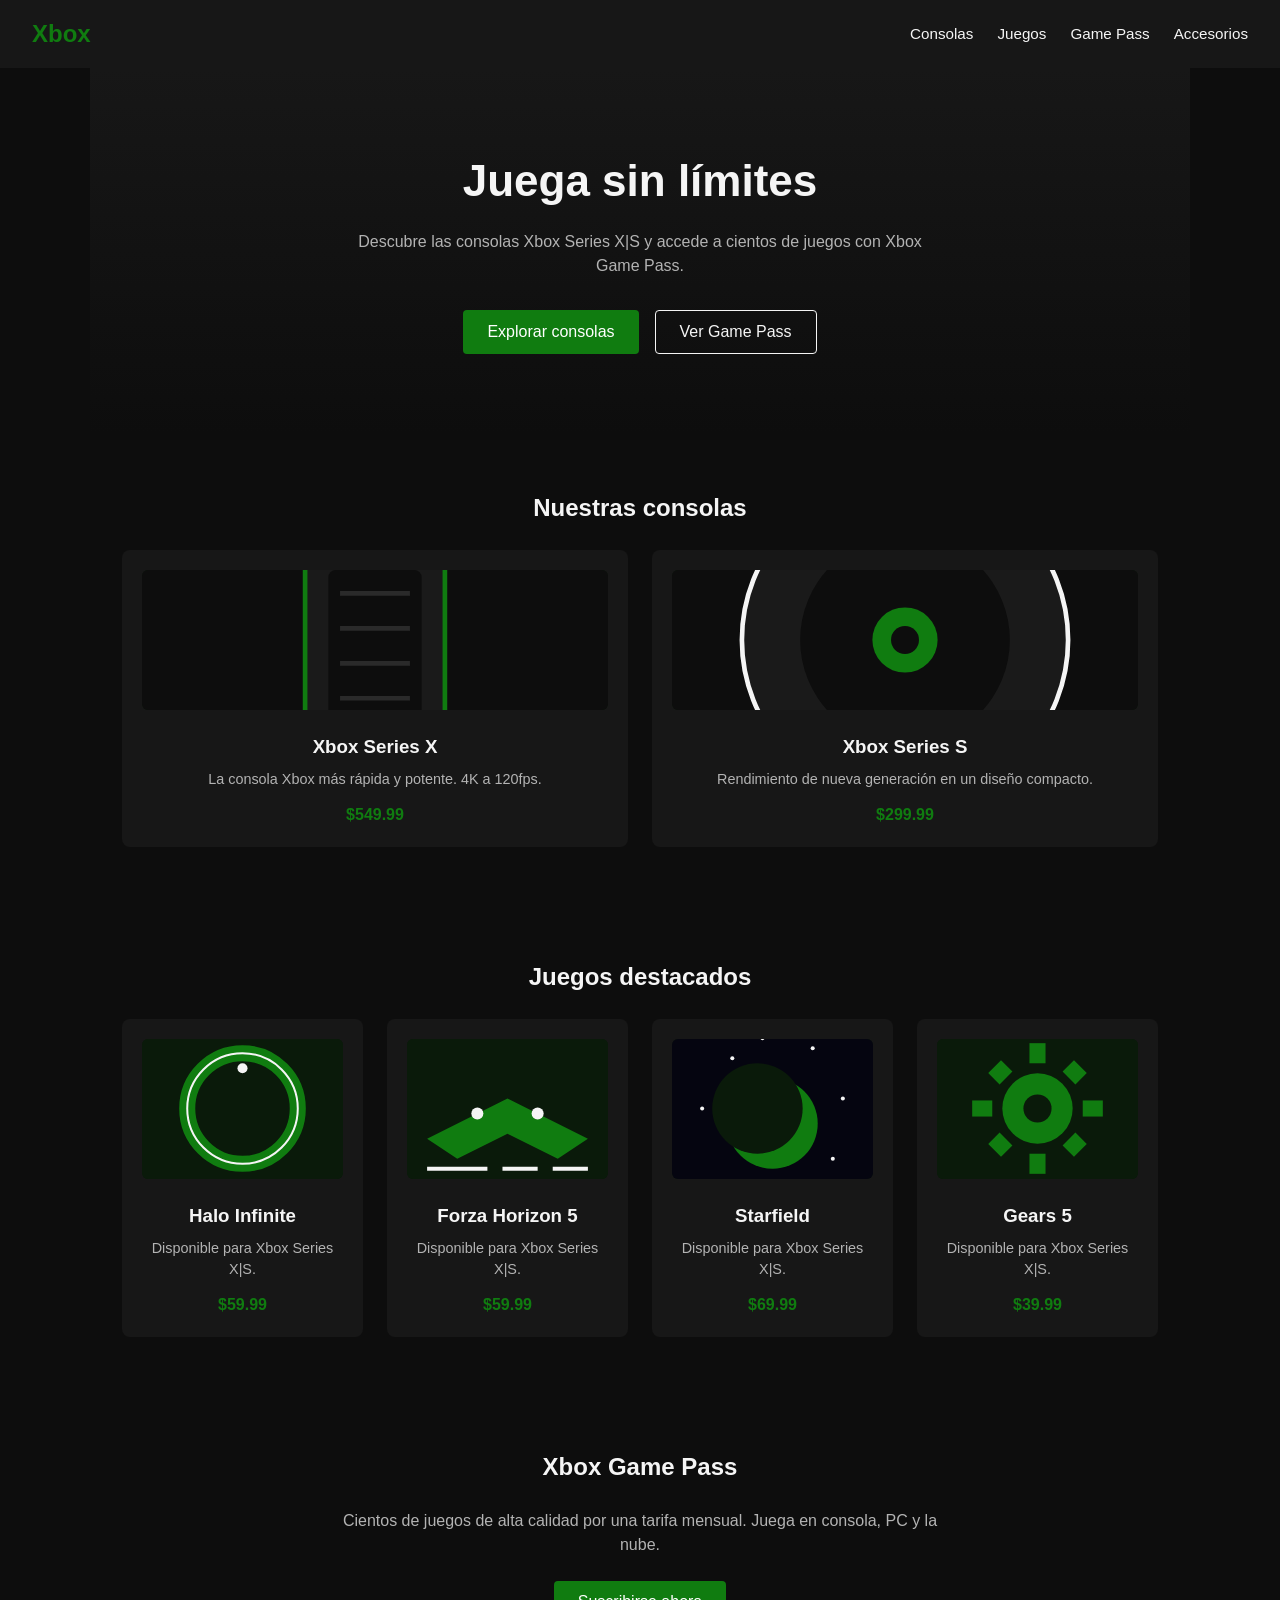
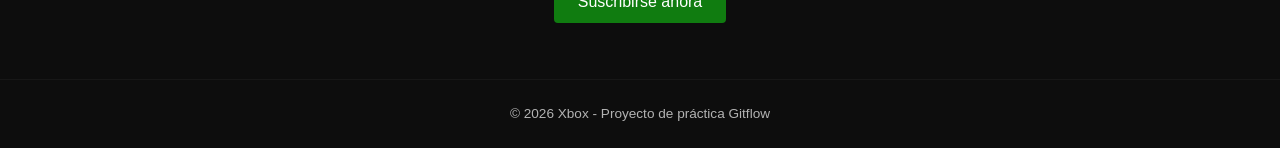
==== commit eb6dc15f: "feat: agregar imagenes de consolas y juegos" ====
--- a/index.html
+++ b/index.html
@@ -40,13 +40,13 @@
             <h2>Nuestras consolas</h2>
             <div class="card-grid">
                 <article class="card">
-                    <div class="card__image card__image--x"></div>
+                    <img class="card__image" src="img/xbox-series-x.svg" alt="Consola Xbox Series X">
                     <h3>Xbox Series X</h3>
                     <p>La consola Xbox más rápida y potente. 4K a 120fps.</p>
                     <span class="price">$549.99</span>
                 </article>
                 <article class="card">
-                    <div class="card__image card__image--s"></div>
+                    <img class="card__image" src="img/xbox-series-s.svg" alt="Consola Xbox Series S">
                     <h3>Xbox Series S</h3>
                     <p>Rendimiento de nueva generación en un diseño compacto.</p>
                     <span class="price">$299.99</span>
--- a/syles.css
+++ b/syles.css
@@ -157,10 +157,12 @@
 }
 
 .card__image {
+    width: 100%;
     height: 140px;
     border-radius: 6px;
     margin-bottom: 1rem;
-    background: linear-gradient(135deg, var(--xbox-green) 0%, #063806 100%);
+    object-fit: cover;
+    background: #0a1a0a;
 }
 
 .card h3 {
